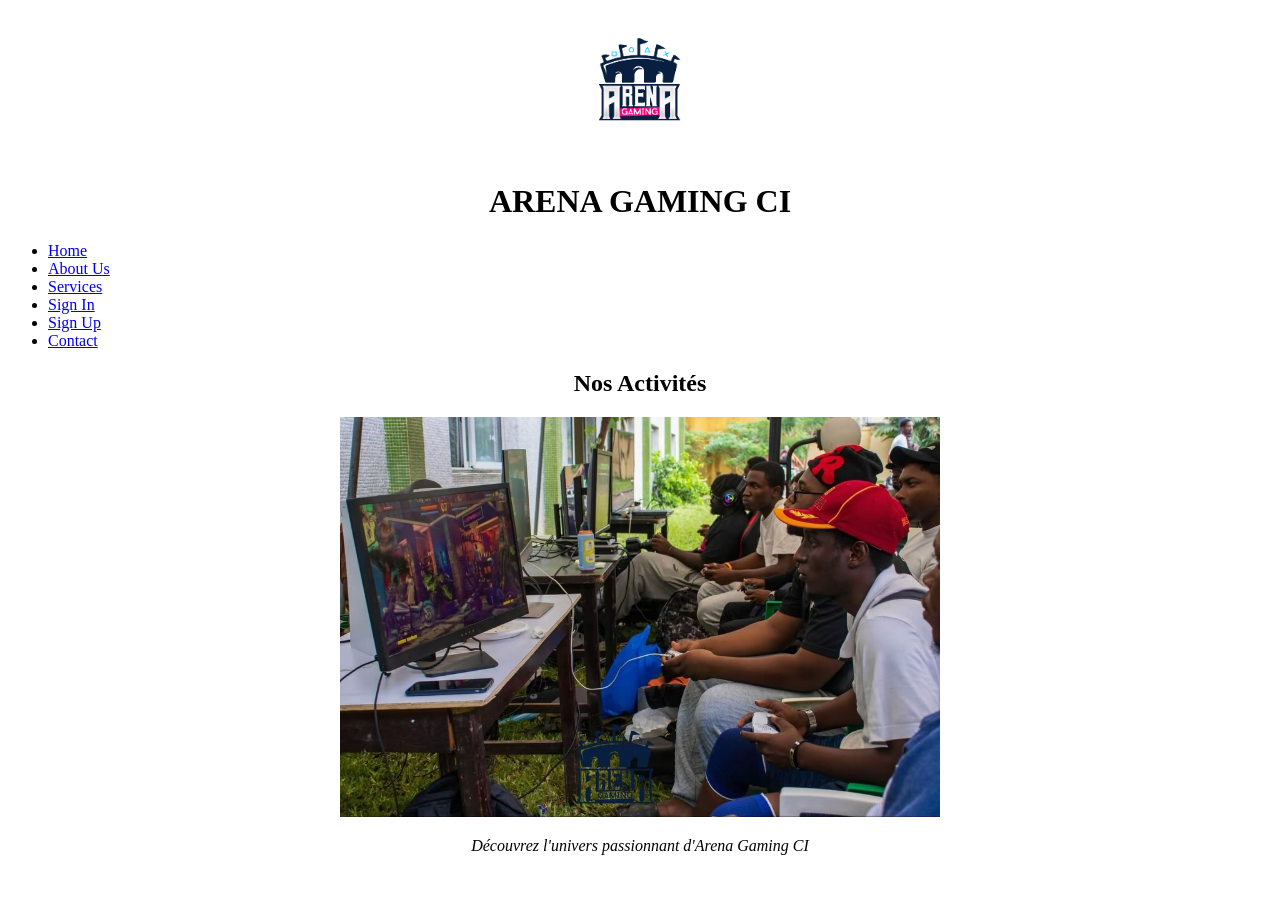
==== index.html @ fd4723c4 "session practice time" ====
<!DOCTYPE html>
<html lang="en">
<head>
    <meta charset="UTF-8">
    <meta name="viewport" content="width=device-width, initial-scale=1.0">
    <title>Sample HTML Page for the session practicing</title>
</head>
<body>
<div align="center">
    <img src="arena.png" alt="Arena Gaming CI Logo" width="150" height="auto">
</div>
<h1 align="center">ARENA GAMING CI</h1>
<nav>
    <ul>
        <li><a href="index.html">Home</a></li>
        <li><a href="about.html">About Us</a></li>
        <li><a href="services.html">Services</a></li>
        <li><a href="signin.html">Sign In</a></li>
        <li><a href="signup.html">Sign Up</a></li>
        <li><a href="contact.html">Contact</a></li>
    </ul>
</nav>

<section align="center">
    <h2>Nos Activités</h2>
    <img src="agitel arena.jpg" alt="Illustration des activités Arena Gaming CI" width="600" height="auto">
    <p><em>Découvrez l'univers passionnant d'Arena Gaming CI</em></p>
</section>

</body>
</html>
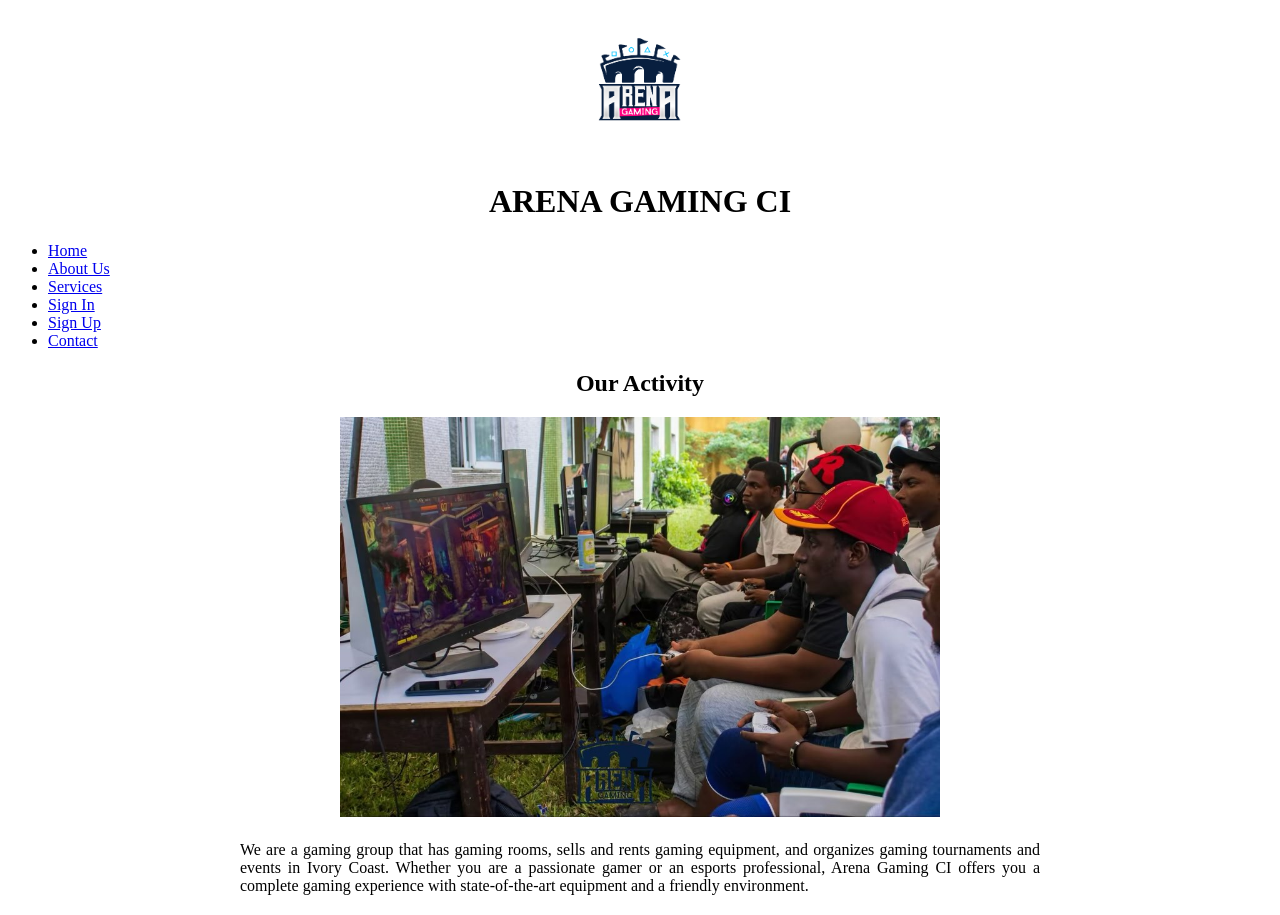
==== commit 968b0a62: "added file: COMMIT_EDITMSG" ====
--- a/index.html
+++ b/index.html
@@ -3,7 +3,7 @@
 <head>
     <meta charset="UTF-8">
     <meta name="viewport" content="width=device-width, initial-scale=1.0">
-    <title>Sample HTML Page for the session practicing</title>
+    <title>Session Practicing</title>
 </head>
 <body>
 <div align="center">
@@ -22,9 +22,12 @@
 </nav>
 
 <section align="center">
-    <h2>Nos Activités</h2>
+    <h2>Our Activity</h2>
     <img src="agitel arena.jpg" alt="Illustration des activités Arena Gaming CI" width="600" height="auto">
-    <p><em>Découvrez l'univers passionnant d'Arena Gaming CI</em></p>
+    <p style="max-width: 800px; margin: 20px auto; text-align: justify; padding: 0 20px;">
+           We are a gaming group that has gaming rooms, sells and rents gaming equipment, and organizes gaming tournaments and events in Ivory Coast. 
+Whether you are a passionate gamer or an esports professional, Arena Gaming CI offers you a complete gaming experience with state-of-the-art equipment and a friendly environment.
+    </p>
 </section>
 
 </body>
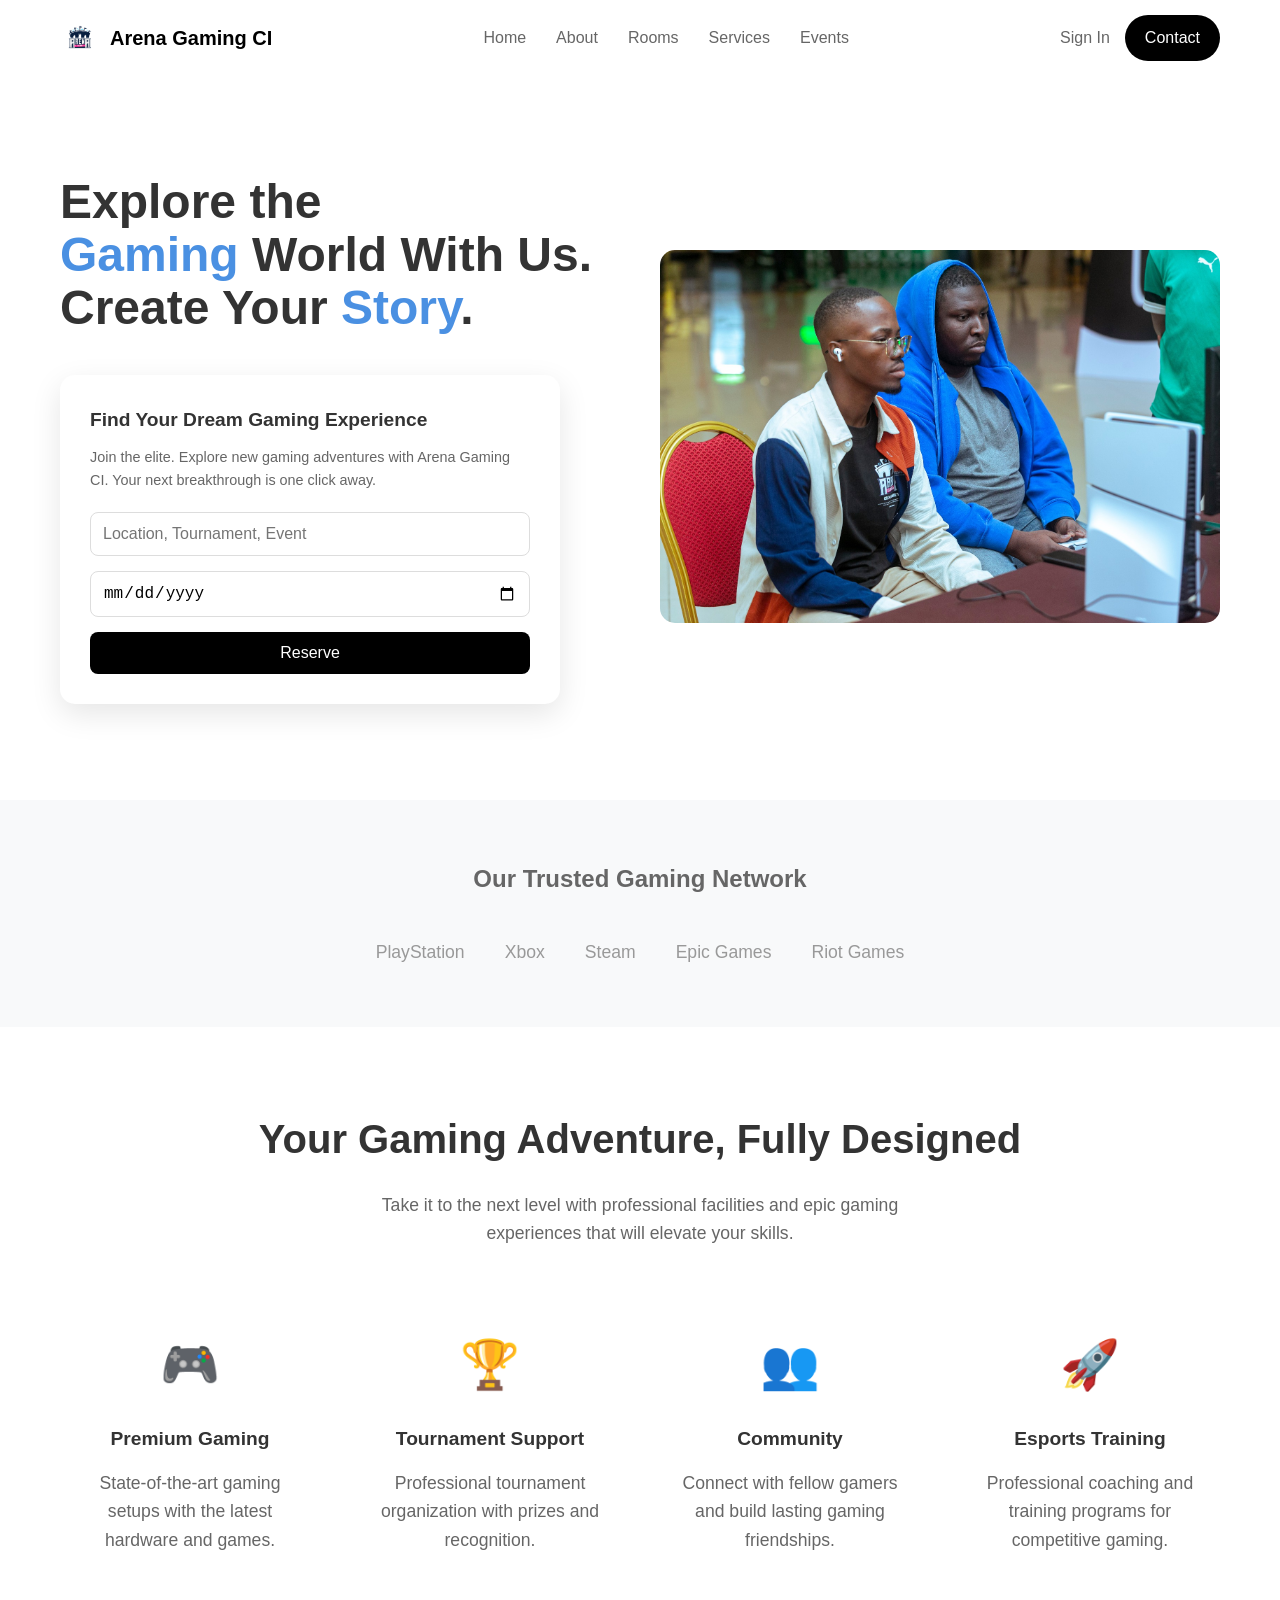
==== commit 9285295e: "firs really true landing page" ====
--- a/index.html
+++ b/index.html
@@ -3,32 +3,107 @@
 <head>
     <meta charset="UTF-8">
     <meta name="viewport" content="width=device-width, initial-scale=1.0">
-    <title>Session Practicing</title>
+    <title>Arena Gaming CI - Premium Gaming Experience</title>
+    <link rel="stylesheet" href="style.css">
 </head>
 <body>
-<div align="center">
-    <img src="arena.png" alt="Arena Gaming CI Logo" width="150" height="auto">
-</div>
-<h1 align="center">ARENA GAMING CI</h1>
-<nav>
-    <ul>
-        <li><a href="index.html">Home</a></li>
-        <li><a href="about.html">About Us</a></li>
-        <li><a href="services.html">Services</a></li>
-        <li><a href="signin.html">Sign In</a></li>
-        <li><a href="signup.html">Sign Up</a></li>
-        <li><a href="contact.html">Contact</a></li>
-    </ul>
-</nav>
+    <!-- Header Navigation -->
+    <header class="header">
+        <div class="container">
+            <div class="logo">
+                <img src="arena.png" alt="Arena Gaming CI Logo" width="40" height="40">
+                <span class="logo-text">Arena Gaming CI</span>
+            </div>
+            <nav class="nav">
+                <a href="index.html">Home</a>
+                <a href="about.html">About</a>
+                <a href="rooms.html">Rooms</a>
+                <a href="services.html">Services</a>
+                <a href="events.html">Events</a>
+            </nav>
+            <div class="auth-buttons">
+                <a href="signin.html" class="btn-signin">Sign In</a>
+                <a href="contact.html" class="btn-contact">Contact</a>
+            </div>
+        </div>
+    </header>
 
-<section align="center">
-    <h2>Our Activity</h2>
-    <img src="agitel arena.jpg" alt="Illustration des activités Arena Gaming CI" width="600" height="auto">
-    <p style="max-width: 800px; margin: 20px auto; text-align: justify; padding: 0 20px;">
-           We are a gaming group that has gaming rooms, sells and rents gaming equipment, and organizes gaming tournaments and events in Ivory Coast. 
-Whether you are a passionate gamer or an esports professional, Arena Gaming CI offers you a complete gaming experience with state-of-the-art equipment and a friendly environment.
-    </p>
-</section>
+    <!-- Hero Section -->
+    <section class="hero">
+        <div class="hero-content">
+            <h1 class="hero-title">
+                Explore the<br>
+                <span class="highlight">Gaming</span> World With Us.<br>
+                Create Your <span class="highlight">Story</span>.
+            </h1>
+            
+            <div class="search-box">
+                <h3>Find Your Dream Gaming Experience</h3>
+                <p>Join the elite. Explore new gaming adventures with Arena Gaming CI. Your next breakthrough is one click away.</p>
+                
+                <div class="search-form">
+                    <div class="input-group">
+                        <input type="text" placeholder="Location, Tournament, Event">
+                    </div>
+                    <div class="input-group">
+                        <input type="date" placeholder="Select Date">
+                    </div>
+                    <button class="search-btn">Reserve</button>
+                </div>
+            </div>
+        </div>
+        
+        <div class="hero-image">
+            <img src="img/width_1600_ivoir_plata.jpg" alt="Arena Gaming Experience">
+        </div>
+    </section>
+
+    <!-- Trusted Partners -->
+    <section class="partners">
+        <div class="container">
+            <h2>Our Trusted Gaming Network</h2>
+            <div class="partners-grid">
+                <div class="partner">PlayStation</div>
+                <div class="partner">Xbox</div>
+                <div class="partner">Steam</div>
+                <div class="partner">Epic Games</div>
+                <div class="partner">Riot Games</div>
+            </div>
+        </div>
+    </section>
+
+    <!-- Features Section -->
+    <section class="features">
+        <div class="container">
+            <div class="features-content">
+                <h2>Your Gaming Adventure, Fully Designed</h2>
+                <p>Take it to the next level with professional facilities and epic gaming experiences that will elevate your skills.</p>
+                
+                <div class="features-grid">
+                    <div class="feature">
+                        <div class="feature-icon">🎮</div>
+                        <h3>Premium Gaming</h3>
+                        <p>State-of-the-art gaming setups with the latest hardware and games.</p>
+                    </div>
+                    <div class="feature">
+                        <div class="feature-icon">🏆</div>
+                        <h3>Tournament Support</h3>
+                        <p>Professional tournament organization with prizes and recognition.</p>
+                    </div>
+                    <div class="feature">
+                        <div class="feature-icon">👥</div>
+                        <h3>Community</h3>
+                        <p>Connect with fellow gamers and build lasting gaming friendships.</p>
+                    </div>
+                    <div class="feature">
+                        <div class="feature-icon">🚀</div>
+                        <h3>Esports Training</h3>
+                        <p>Professional coaching and training programs for competitive gaming.</p>
+                    </div>
+                </div>
+            </div>
+        </div>
+    </section>
 
 </body>
 </html>
--- a/style.css
+++ b/style.css
@@ -0,0 +1,268 @@
+* {
+    margin: 0;
+    padding: 0;
+    box-sizing: border-box;
+}
+
+body {
+    font-family: -apple-system, BlinkMacSystemFont, 'Segoe UI', Roboto, sans-serif;
+    line-height: 1.6;
+    color: #333;
+}
+
+.container {
+    max-width: 1200px;
+    margin: 0 auto;
+    padding: 0 20px;
+}
+
+/* Header */
+.header {
+    position: fixed;
+    top: 0;
+    width: 100%;
+    background: rgba(255, 255, 255, 0.95);
+    backdrop-filter: blur(10px);
+    z-index: 1000;
+    padding: 15px 0;
+}
+
+.header .container {
+    display: flex;
+    justify-content: space-between;
+    align-items: center;
+}
+
+.logo {
+    display: flex;
+    align-items: center;
+    gap: 10px;
+    font-size: 20px;
+    font-weight: bold;
+    color: #000;
+}
+
+.nav {
+    display: flex;
+    gap: 30px;
+}
+
+.nav a {
+    text-decoration: none;
+    color: #666;
+    font-weight: 500;
+    transition: color 0.3s;
+}
+
+.nav a:hover {
+    color: #000;
+}
+
+.auth-buttons {
+    display: flex;
+    gap: 15px;
+    align-items: center;
+}
+
+.btn-signin {
+    text-decoration: none;
+    color: #666;
+    font-weight: 500;
+}
+
+.btn-contact {
+    background: #000;
+    color: white;
+    padding: 10px 20px;
+    border-radius: 25px;
+    text-decoration: none;
+    font-weight: 500;
+}
+
+/* Hero Section */
+.hero {
+    margin-top: 80px;
+    padding: 60px 20px;
+    display: flex;
+    align-items: center;
+    min-height: 80vh;
+    max-width: 1200px;
+    margin-left: auto;
+    margin-right: auto;
+}
+
+.hero-content {
+    flex: 1;
+    padding-right: 40px;
+}
+
+.hero-title {
+    font-size: 3rem;
+    font-weight: bold;
+    line-height: 1.1;
+    margin-bottom: 40px;
+}
+
+.highlight {
+    color: #4A90E2;
+}
+
+.search-box {
+    background: white;
+    padding: 30px;
+    border-radius: 15px;
+    box-shadow: 0 10px 30px rgba(0, 0, 0, 0.1);
+    max-width: 500px;
+}
+
+.search-box h3 {
+    margin-bottom: 10px;
+    font-size: 1.2rem;
+}
+
+.search-box p {
+    color: #666;
+    margin-bottom: 20px;
+    font-size: 0.9rem;
+}
+
+.search-form {
+    display: flex;
+    flex-direction: column;
+    gap: 15px;
+}
+
+.input-group input {
+    width: 100%;
+    padding: 12px;
+    border: 1px solid #ddd;
+    border-radius: 8px;
+    font-size: 1rem;
+}
+
+.search-btn {
+    background: #000;
+    color: white;
+    padding: 12px;
+    border: none;
+    border-radius: 8px;
+    font-size: 1rem;
+    cursor: pointer;
+    font-weight: 500;
+}
+
+.hero-image {
+    flex: 1;
+    text-align: center;
+}
+
+.hero-image img {
+    max-width: 100%;
+    height: auto;
+    border-radius: 15px;
+}
+
+/* Partners Section */
+.partners {
+    background: #f8f9fa;
+    padding: 60px 0;
+    text-align: center;
+}
+
+.partners h2 {
+    margin-bottom: 40px;
+    font-size: 1.5rem;
+    color: #666;
+}
+
+.partners-grid {
+    display: flex;
+    justify-content: center;
+    gap: 40px;
+    flex-wrap: wrap;
+}
+
+.partner {
+    color: #999;
+    font-weight: 500;
+    font-size: 1.1rem;
+}
+
+/* Features Section */
+.features {
+    padding: 80px 0;
+}
+
+.features-content {
+    text-align: center;
+}
+
+.features h2 {
+    font-size: 2.5rem;
+    margin-bottom: 20px;
+}
+
+.features p {
+    color: #666;
+    font-size: 1.1rem;
+    margin-bottom: 50px;
+    max-width: 600px;
+    margin-left: auto;
+    margin-right: auto;
+}
+
+.features-grid {
+    display: grid;
+    grid-template-columns: repeat(auto-fit, minmax(250px, 1fr));
+    gap: 40px;
+    margin-top: 60px;
+}
+
+.feature {
+    text-align: center;
+    padding: 20px;
+}
+
+.feature-icon {
+    font-size: 3rem;
+    margin-bottom: 20px;
+}
+
+.feature h3 {
+    margin-bottom: 15px;
+    font-size: 1.2rem;
+}
+
+.feature p {
+    color: #666;
+    margin: 0;
+}
+
+/* Responsive Design */
+@media (max-width: 768px) {
+    .hero {
+        flex-direction: column;
+        text-align: center;
+    }
+    
+    .hero-content {
+        padding-right: 0;
+        margin-bottom: 40px;
+    }
+    
+    .hero-title {
+        font-size: 2.5rem;
+    }
+    
+    .nav {
+        display: none;
+    }
+    
+    .partners-grid {
+        gap: 20px;
+    }
+    
+    .features-grid {
+        grid-template-columns: 1fr;
+    }
+}
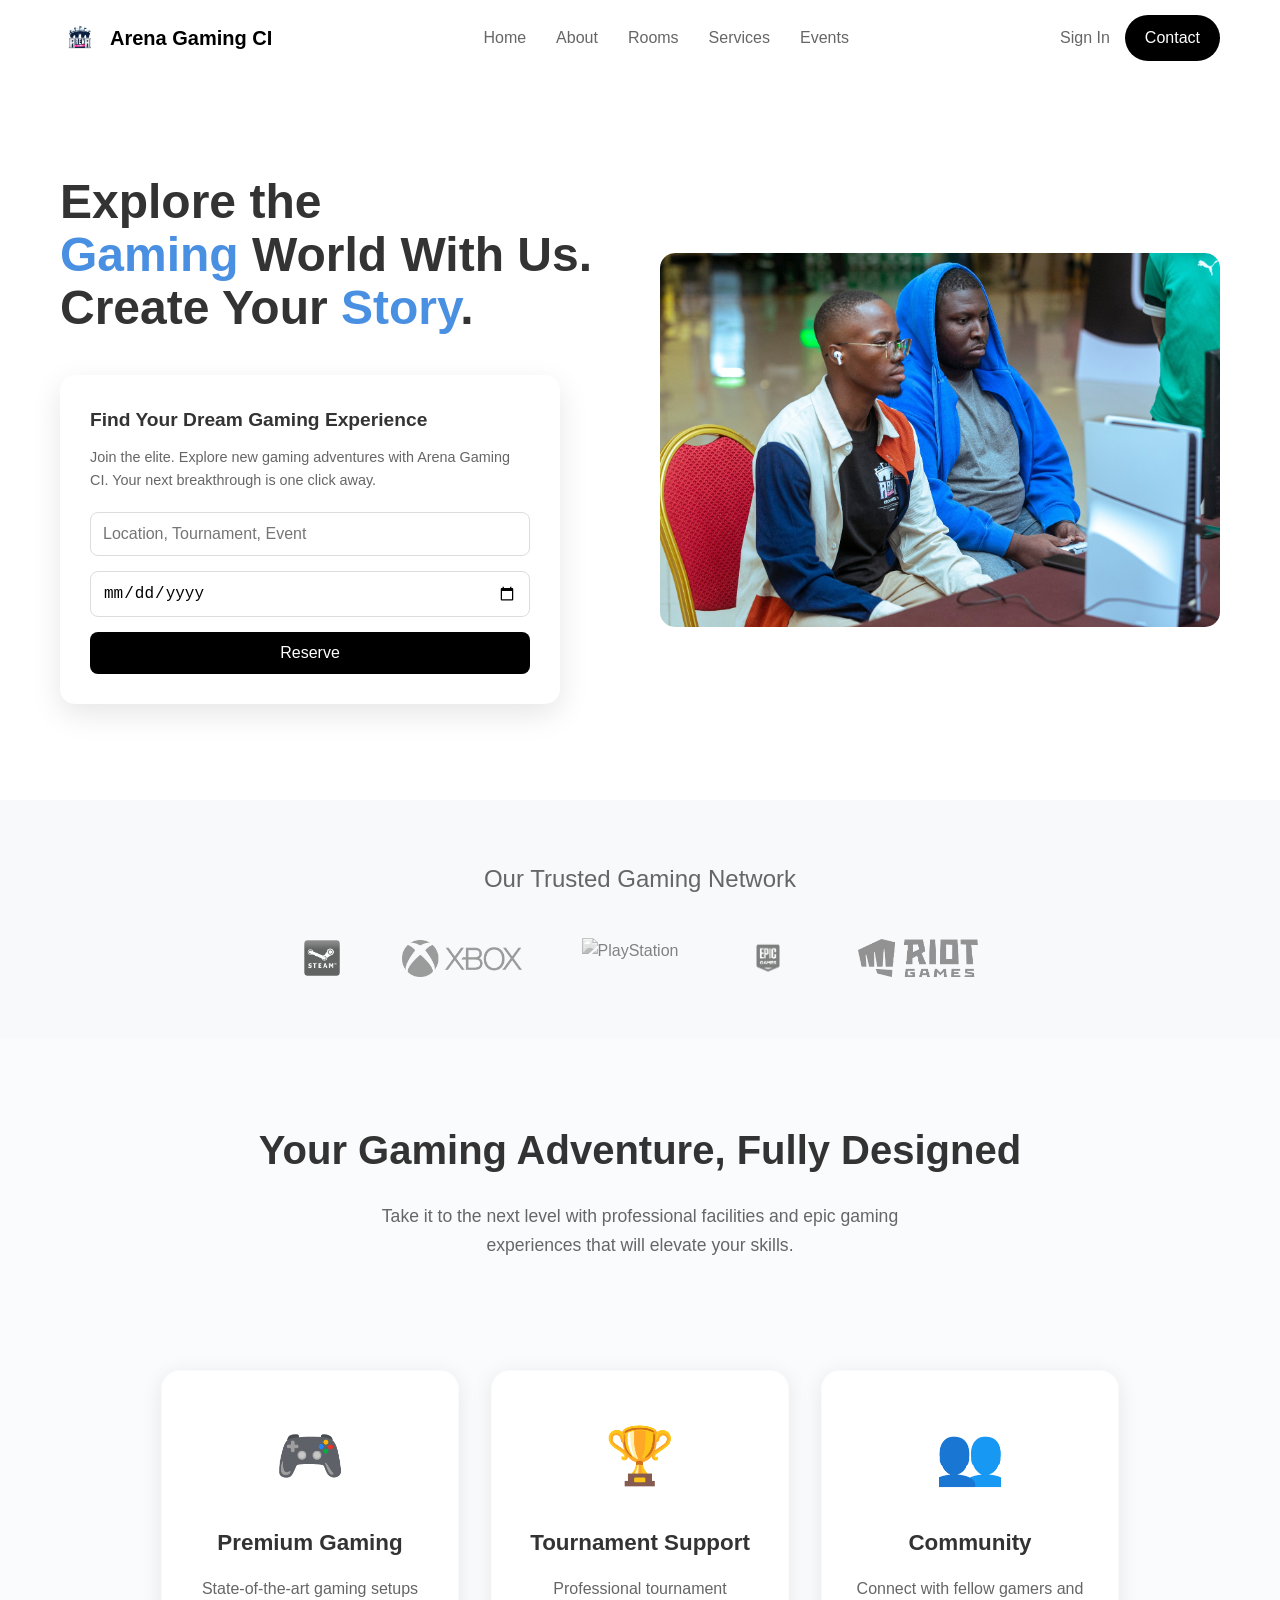
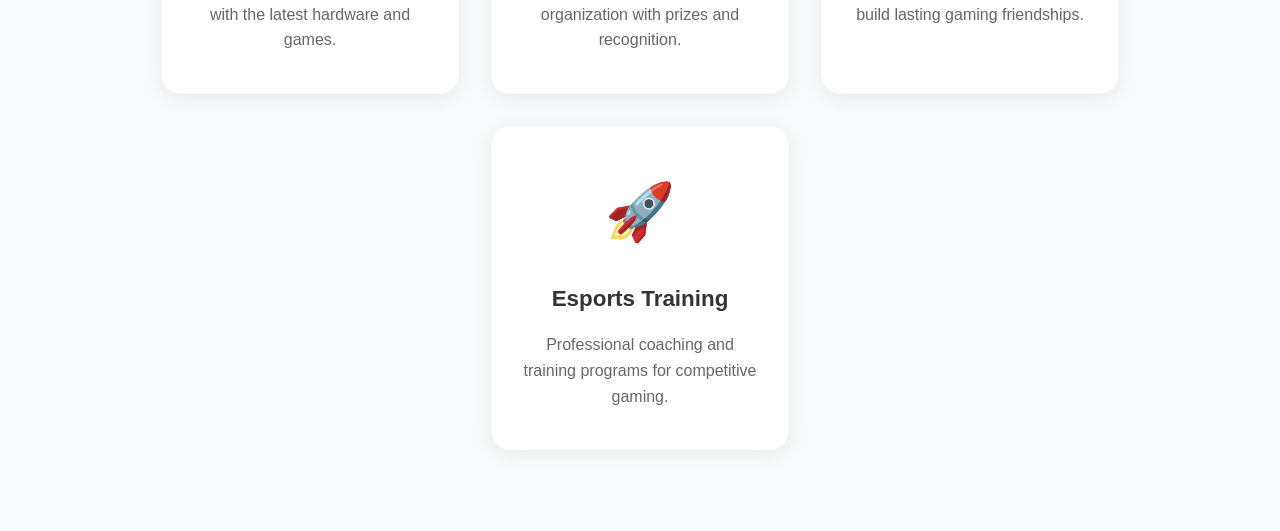
==== commit 849237e6: "end of home page" ====
--- a/index.html
+++ b/index.html
@@ -63,11 +63,21 @@
         <div class="container">
             <h2>Our Trusted Gaming Network</h2>
             <div class="partners-grid">
-                <div class="partner">PlayStation</div>
-                <div class="partner">Xbox</div>
-                <div class="partner">Steam</div>
-                <div class="partner">Epic Games</div>
-                <div class="partner">Riot Games</div>
+                <div class="partner">
+                    <img src="img/partners/steam-logo.png" alt="Steam" class="partner-logo">
+                </div>
+                <div class="partner">
+                    <img src="img/partners/xbox-logo.png" alt="Xbox" class="partner-logo">
+                </div>
+                <div class="partner">
+                    <img src="img/partners/playstation-logo.png" alt="PlayStation" class="partner-logo">
+                </div>
+                <div class="partner">
+                    <img src="img/partners/epic-games-logo.png" alt="Epic Games" class="partner-logo">
+                </div>
+                <div class="partner">
+                    <img src="img/partners/riot-games-logo.png" alt="Riot Games" class="partner-logo">
+                </div>
             </div>
         </div>
     </section>
@@ -80,22 +90,22 @@
                 <p>Take it to the next level with professional facilities and epic gaming experiences that will elevate your skills.</p>
                 
                 <div class="features-grid">
-                    <div class="feature">
+                    <div class="feature-box">
                         <div class="feature-icon">🎮</div>
                         <h3>Premium Gaming</h3>
                         <p>State-of-the-art gaming setups with the latest hardware and games.</p>
                     </div>
-                    <div class="feature">
+                    <div class="feature-box">
                         <div class="feature-icon">🏆</div>
                         <h3>Tournament Support</h3>
                         <p>Professional tournament organization with prizes and recognition.</p>
                     </div>
-                    <div class="feature">
+                    <div class="feature-box">
                         <div class="feature-icon">👥</div>
                         <h3>Community</h3>
                         <p>Connect with fellow gamers and build lasting gaming friendships.</p>
                     </div>
-                    <div class="feature">
+                    <div class="feature-box">
                         <div class="feature-icon">🚀</div>
                         <h3>Esports Training</h3>
                         <p>Professional coaching and training programs for competitive gaming.</p>
--- a/style.css
+++ b/style.css
@@ -79,7 +79,7 @@
     font-weight: 500;
 }
 
-/* Hero Section */
+/* Hero Section - Flexbox */
 .hero {
     margin-top: 80px;
     padding: 60px 20px;
@@ -153,7 +153,9 @@
 
 .hero-image {
     flex: 1;
-    text-align: center;
+    display: flex;
+    justify-content: center;
+    align-items: center;
 }
 
 .hero-image img {
@@ -162,83 +164,162 @@
     border-radius: 15px;
 }
 
-/* Partners Section */
+/* Partners Section - Flexbox */
 .partners {
     background: #f8f9fa;
     padding: 60px 0;
-    text-align: center;
+}
+
+.partners .container {
+    display: flex;
+    flex-direction: column;
+    align-items: center;
 }
 
 .partners h2 {
     margin-bottom: 40px;
     font-size: 1.5rem;
     color: #666;
+    font-weight: 500;
+    text-align: center;
 }
 
 .partners-grid {
     display: flex;
     justify-content: center;
-    gap: 40px;
+    align-items: center;
+    gap: 60px;
     flex-wrap: wrap;
+    max-width: 1000px;
 }
 
 .partner {
-    color: #999;
-    font-weight: 500;
-    font-size: 1.1rem;
-}
-
-/* Features Section */
+    display: flex;
+    align-items: center;
+    justify-content: center;
+    opacity: 0.6;
+    transition: opacity 0.3s ease, transform 0.3s ease;
+    cursor: pointer;
+}
+
+.partner:hover {
+    opacity: 1;
+    transform: translateY(-5px);
+}
+
+.partner-logo {
+    height: 40px;
+    width: auto;
+    max-width: 120px;
+    object-fit: contain;
+    filter: grayscale(100%);
+    transition: filter 0.3s ease;
+}
+
+.partner:hover .partner-logo {
+    filter: grayscale(0%);
+}
+
+/* Features Section - Flexbox Only */
 .features {
     padding: 80px 0;
+    background: #fafbfc;
+}
+
+.features .container {
+    display: flex;
+    flex-direction: column;
+    align-items: center;
 }
 
 .features-content {
+    display: flex;
+    flex-direction: column;
+    align-items: center;
     text-align: center;
+    width: 100%;
 }
 
 .features h2 {
     font-size: 2.5rem;
     margin-bottom: 20px;
-}
-
-.features p {
+    color: #333;
+}
+
+.features-content > p {
     color: #666;
     font-size: 1.1rem;
     margin-bottom: 50px;
     max-width: 600px;
-    margin-left: auto;
-    margin-right: auto;
 }
 
 .features-grid {
-    display: grid;
-    grid-template-columns: repeat(auto-fit, minmax(250px, 1fr));
-    gap: 40px;
+    display: flex;
+    flex-wrap: wrap;
+    justify-content: center;
+    gap: 30px;
     margin-top: 60px;
-}
-
-.feature {
+    max-width: 1200px;
+    width: 100%;
+}
+
+.feature-box {
+    background: white;
+    padding: 40px 30px;
+    border-radius: 20px;
     text-align: center;
-    padding: 20px;
+    position: relative;
+    border: 2px solid transparent;
+    background-clip: padding-box;
+    box-shadow: 0 4px 20px rgba(0, 0, 0, 0.08);
+    flex: 1;
+    min-width: 280px;
+    max-width: 300px;
+}
+
+/* Lighted Border Effect - No Hover */
+.feature-box::before {
+    content: '';
+    position: absolute;
+    top: -2px;
+    left: -2px;
+    right: -2px;
+    bottom: -2px;
+    background: linear-gradient(45deg, #4A90E2, #50C878, #4A90E2, #8A2BE2);
+    background-size: 400% 400%;
+    border-radius: 22px;
+    z-index: -1;
+    opacity: 0.7;
+    animation: gradientShift 3s ease infinite;
+}
+
+@keyframes gradientShift {
+    0% { background-position: 0% 50%; }
+    50% { background-position: 100% 50%; }
+    100% { background-position: 0% 50%; }
 }
 
 .feature-icon {
-    font-size: 3rem;
-    margin-bottom: 20px;
-}
-
-.feature h3 {
+    font-size: 3.5rem;
+    margin-bottom: 25px;
+    display: block;
+}
+
+.feature-box h3 {
     margin-bottom: 15px;
-    font-size: 1.2rem;
-}
-
-.feature p {
-    color: #666;
+    font-size: 1.4rem;
+    color: #333;
+    font-weight: 600;
+}
+
+.feature-box p {
+    color: #666;
+    line-height: 1.6;
+    font-size: 1rem;
     margin: 0;
 }
 
-/* Responsive Design */
+/* Responsive Design - All Flexbox */
 @media (max-width: 768px) {
     .hero {
         flex-direction: column;
@@ -259,10 +340,53 @@
     }
     
     .partners-grid {
+        gap: 40px;
+    }
+    
+    .partner-logo {
+        height: 32px;
+        max-width: 100px;
+    }
+    
+    .features-grid {
+        flex-direction: column;
+        align-items: center;
         gap: 20px;
     }
     
-    .features-grid {
-        grid-template-columns: 1fr;
+    .feature-box {
+        padding: 30px 20px;
+        max-width: 400px;
+        width: 100%;
+    }
+    
+    .feature-icon {
+        font-size: 3rem;
+        margin-bottom: 20px;
+    }
+    
+    .features h2 {
+        font-size: 2rem;
+    }
+}
+
+@media (max-width: 480px) {
+    .partners-grid {
+        gap: 30px;
+        justify-content: space-around;
+    }
+    
+    .partner-logo {
+        height: 28px;
+        max-width: 80px;
+    }
+    
+    .feature-box {
+        padding: 25px 15px;
+        min-width: auto;
+    }
+    
+    .feature-icon {
+        font-size: 2.5rem;
     }
 }
